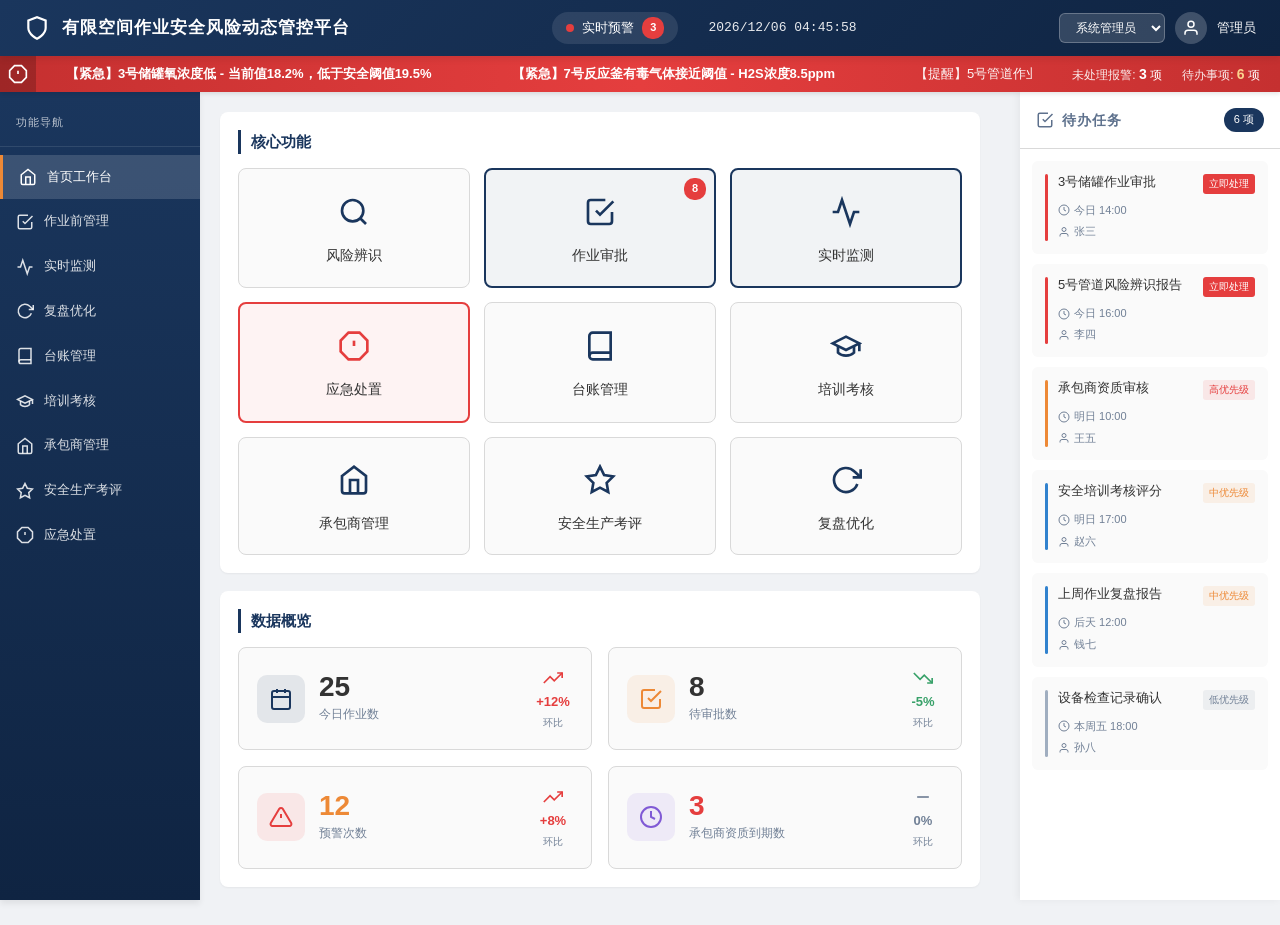
==== index.html @ 229c6583 "Add files via upload" ====
<!DOCTYPE html>
<html lang="zh-CN">

<head>
    <meta charset="UTF-8">
    <meta name="viewport" content="width=device-width, initial-scale=1.0">
    <title>有限空间作业安全风险动态管控平台</title>
    <link rel="stylesheet" href="style.css">
</head>

<body>
    <!-- 顶部状态栏 -->
    <header class="top-bar">
        <div class="top-bar-left">
            <svg class="logo-icon" viewBox="0 0 24 24" fill="none" stroke="currentColor" stroke-width="2">
                <path d="M12 22s8-4 8-10V5l-8-3-8 3v7c0 6 8 10 8 10z" />
            </svg>
            <h1 class="platform-title">有限空间作业安全风险动态管控平台</h1>
        </div>
        <div class="top-bar-center">
            <div class="realtime-alert">
                <span class="alert-pulse"></span>
                <span class="alert-text">实时预警</span>
                <span class="alert-count-badge danger">3</span>
            </div>
            <div class="current-time" id="currentTime"></div>
        </div>
        <div class="user-section">
            <div class="role-switch">
                <select id="roleSelector" class="role-select">
                    <option value="admin">系统管理员</option>
                    <option value="supervisor">安全主管</option>
                    <option value="operator">作业人员</option>
                </select>
            </div>
            <div class="user-avatar">
                <svg viewBox="0 0 24 24" fill="none" stroke="currentColor" stroke-width="2">
                    <path d="M20 21v-2a4 4 0 0 0-4-4H8a4 4 0 0 0-4 4v2" />
                    <circle cx="12" cy="7" r="4" />
                </svg>
            </div>
            <span class="user-name">管理员</span>
        </div>
    </header>

    <!-- 红色滚动预警栏 -->
    <div class="scrolling-alert-bar">
        <div class="alert-bar-icon">
            <svg viewBox="0 0 24 24" fill="none" stroke="currentColor" stroke-width="2">
                <polygon points="7.86 2 16.14 2 22 7.86 22 16.14 16.14 22 7.86 22 2 16.14 2 7.86 7.86 2" />
                <line x1="12" y1="8" x2="12" y2="12" />
                <line x1="12" y1="16" x2="12.01" y2="16" />
            </svg>
        </div>
        <div class="alert-bar-content">
            <div class="scrolling-wrapper">
                <div class="scrolling-text" id="scrollingAlert">
                    <span class="alert-item danger">【紧急】3号储罐氧浓度低 - 当前值18.2%，低于安全阈值19.5%</span>
                    <span class="alert-item danger">【紧急】7号反应釜有毒气体接近阈值 - H2S浓度8.5ppm</span>
                    <span class="alert-item warning">【提醒】5号管道作业超2小时，请确认作业进度</span>
                    <span class="alert-item warning">【提醒】承包商A资质3天后到期，请及时更新</span>
                    <span class="alert-item info">【待办】8个作业审批待处理</span>
                </div>
            </div>
        </div>
        <div class="alert-bar-stats">
            <span class="stat-item"><strong>未处理报警:</strong> <em class="danger">3</em> 项</span>
            <span class="stat-item"><strong>待办事项:</strong> <em class="warning">6</em> 项</span>
        </div>
    </div>

    <div class="container">
        <!-- 左侧导航栏 -->
        <nav class="sidebar">
            <div class="sidebar-header">
                <span class="sidebar-title">功能导航</span>
            </div>
            <ul class="nav-menu">
                <li class="nav-item active" data-page="dashboard">
                    <a href="index.html">
                        <svg class="nav-icon" viewBox="0 0 24 24" fill="none" stroke="currentColor" stroke-width="2">
                            <path d="M3 9l9-7 9 7v11a2 2 0 0 1-2 2H5a2 2 0 0 1-2-2z" />
                            <polyline points="9 22 9 12 15 12 15 22" />
                        </svg>
                        <span class="text">首页工作台</span>
                    </a>
                </li>
                <li class="nav-item" data-page="pre-work">
                    <a href="pages/pre-work.html">
                        <svg class="nav-icon" viewBox="0 0 24 24" fill="none" stroke="currentColor" stroke-width="2">
                            <path d="M9 11l3 3L22 4" />
                            <path d="M21 12v7a2 2 0 0 1-2 2H5a2 2 0 0 1-2-2V5a2 2 0 0 1 2-2h11" />
                        </svg>
                        <span class="text">作业前管理</span>
                    </a>
                </li>
                <li class="nav-item" data-page="monitoring">
                    <a href="pages/monitoring.html">
                        <svg class="nav-icon" viewBox="0 0 24 24" fill="none" stroke="currentColor" stroke-width="2">
                            <path d="M22 12h-4l-3 9L9 3l-3 9H2" />
                        </svg>
                        <span class="text">实时监测</span>
                    </a>
                </li>
                <li class="nav-item" data-page="review">
                    <a href="pages/review.html">
                        <svg class="nav-icon" viewBox="0 0 24 24" fill="none" stroke="currentColor" stroke-width="2">
                            <polyline points="23 4 23 10 17 10" />
                            <path d="M20.49 15a9 9 0 1 1-2.12-9.36L23 10" />
                        </svg>
                        <span class="text">复盘优化</span>
                    </a>
                </li>
                <li class="nav-item" data-page="ledger">
                    <a href="pages/ledger.html">
                        <svg class="nav-icon" viewBox="0 0 24 24" fill="none" stroke="currentColor" stroke-width="2">
                            <path d="M4 19.5A2.5 2.5 0 0 1 6.5 17H20" />
                            <path d="M6.5 2H20v20H6.5A2.5 2.5 0 0 1 4 19.5v-15A2.5 2.5 0 0 1 6.5 2z" />
                        </svg>
                        <span class="text">台账管理</span>
                    </a>
                </li>
                <li class="nav-item" data-page="training">
                    <a href="pages/training.html">
                        <svg class="nav-icon" viewBox="0 0 24 24" fill="none" stroke="currentColor" stroke-width="2">
                            <path d="M22 10v6M2 10l10-5 10 5-10 5z" />
                            <path d="M6 12v5c3 3 9 3 12 0v-5" />
                        </svg>
                        <span class="text">培训考核</span>
                    </a>
                </li>
                <li class="nav-item" data-page="contractor">
                    <a href="pages/contractor.html">
                        <svg class="nav-icon" viewBox="0 0 24 24" fill="none" stroke="currentColor" stroke-width="2">
                            <path d="M3 9l9-7 9 7v11a2 2 0 0 1-2 2H5a2 2 0 0 1-2-2z" />
                            <polyline points="9 22 9 12 15 12 15 22" />
                        </svg>
                        <span class="text">承包商管理</span>
                    </a>
                </li>
                <li class="nav-item" data-page="evaluation">
                    <a href="pages/evaluation.html">
                        <svg class="nav-icon" viewBox="0 0 24 24" fill="none" stroke="currentColor" stroke-width="2">
                            <polygon
                                points="12 2 15.09 8.26 22 9.27 17 14.14 18.18 21.02 12 17.77 5.82 21.02 7 14.14 2 9.27 8.91 8.26 12 2" />
                        </svg>
                        <span class="text">安全生产考评</span>
                    </a>
                </li>
                <li class="nav-item" data-page="emergency">
                    <a href="pages/emergency.html">
                        <svg class="nav-icon" viewBox="0 0 24 24" fill="none" stroke="currentColor" stroke-width="2">
                            <polygon points="7.86 2 16.14 2 22 7.86 22 16.14 16.14 22 7.86 22 2 16.14 2 7.86 7.86 2" />
                            <line x1="12" y1="8" x2="12" y2="12" />
                            <line x1="12" y1="16" x2="12.01" y2="16" />
                        </svg>
                        <span class="text">应急处置</span>
                    </a>
                </li>
            </ul>
        </nav>

        <!-- 右侧主操作区 -->
        <main class="main-content">
            <div class="dashboard">
                <!-- 九宫格核心功能区 -->
                <section class="core-functions-section">
                    <h3 class="section-title">核心功能</h3>
                    <div class="function-grid-9">
                        <a href="pages/pre-work.html#risk" class="function-card">
                            <div class="function-icon-wrapper">
                                <svg viewBox="0 0 24 24" fill="none" stroke="currentColor" stroke-width="2">
                                    <circle cx="11" cy="11" r="8" />
                                    <line x1="21" y1="21" x2="16.65" y2="16.65" />
                                </svg>
                            </div>
                            <span class="function-name">风险辨识</span>
                        </a>
                        <a href="pages/pre-work.html#approval" class="function-card highlight">
                            <div class="function-icon-wrapper">
                                <svg viewBox="0 0 24 24" fill="none" stroke="currentColor" stroke-width="2">
                                    <path d="M9 11l3 3L22 4" />
                                    <path d="M21 12v7a2 2 0 0 1-2 2H5a2 2 0 0 1-2-2V5a2 2 0 0 1 2-2h11" />
                                </svg>
                            </div>
                            <span class="function-name">作业审批</span>
                            <span class="function-badge">8</span>
                        </a>
                        <a href="pages/monitoring.html" class="function-card highlight">
                            <div class="function-icon-wrapper">
                                <svg viewBox="0 0 24 24" fill="none" stroke="currentColor" stroke-width="2">
                                    <path d="M22 12h-4l-3 9L9 3l-3 9H2" />
                                </svg>
                            </div>
                            <span class="function-name">实时监测</span>
                        </a>
                        <a href="pages/emergency.html" class="function-card highlight danger">
                            <div class="function-icon-wrapper">
                                <svg viewBox="0 0 24 24" fill="none" stroke="currentColor" stroke-width="2">
                                    <polygon
                                        points="7.86 2 16.14 2 22 7.86 22 16.14 16.14 22 7.86 22 2 16.14 2 7.86 7.86 2" />
                                    <line x1="12" y1="8" x2="12" y2="12" />
                                    <line x1="12" y1="16" x2="12.01" y2="16" />
                                </svg>
                            </div>
                            <span class="function-name">应急处置</span>
                        </a>
                        <a href="pages/ledger.html" class="function-card">
                            <div class="function-icon-wrapper">
                                <svg viewBox="0 0 24 24" fill="none" stroke="currentColor" stroke-width="2">
                                    <path d="M4 19.5A2.5 2.5 0 0 1 6.5 17H20" />
                                    <path d="M6.5 2H20v20H6.5A2.5 2.5 0 0 1 4 19.5v-15A2.5 2.5 0 0 1 6.5 2z" />
                                </svg>
                            </div>
                            <span class="function-name">台账管理</span>
                        </a>
                        <a href="pages/training.html" class="function-card">
                            <div class="function-icon-wrapper">
                                <svg viewBox="0 0 24 24" fill="none" stroke="currentColor" stroke-width="2">
                                    <path d="M22 10v6M2 10l10-5 10 5-10 5z" />
                                    <path d="M6 12v5c3 3 9 3 12 0v-5" />
                                </svg>
                            </div>
                            <span class="function-name">培训考核</span>
                        </a>
                        <a href="pages/contractor.html" class="function-card">
                            <div class="function-icon-wrapper">
                                <svg viewBox="0 0 24 24" fill="none" stroke="currentColor" stroke-width="2">
                                    <path d="M3 9l9-7 9 7v11a2 2 0 0 1-2 2H5a2 2 0 0 1-2-2z" />
                                    <polyline points="9 22 9 12 15 12 15 22" />
                                </svg>
                            </div>
                            <span class="function-name">承包商管理</span>
                        </a>
                        <a href="pages/evaluation.html" class="function-card">
                            <div class="function-icon-wrapper">
                                <svg viewBox="0 0 24 24" fill="none" stroke="currentColor" stroke-width="2">
                                    <polygon
                                        points="12 2 15.09 8.26 22 9.27 17 14.14 18.18 21.02 12 17.77 5.82 21.02 7 14.14 2 9.27 8.91 8.26 12 2" />
                                </svg>
                            </div>
                            <span class="function-name">安全生产考评</span>
                        </a>
                        <a href="pages/review.html" class="function-card">
                            <div class="function-icon-wrapper">
                                <svg viewBox="0 0 24 24" fill="none" stroke="currentColor" stroke-width="2">
                                    <polyline points="23 4 23 10 17 10" />
                                    <path d="M20.49 15a9 9 0 1 1-2.12-9.36L23 10" />
                                </svg>
                            </div>
                            <span class="function-name">复盘优化</span>
                        </a>
                    </div>
                </section>

                <!-- 数据概览区 -->
                <section class="data-overview-section">
                    <h3 class="section-title">数据概览</h3>
                    <div class="data-cards-row">
                        <div class="data-card-item" onclick="showDataDetail('today-jobs')">
                            <div class="card-left">
                                <div class="card-icon-box blue">
                                    <svg viewBox="0 0 24 24" fill="none" stroke="currentColor" stroke-width="2">
                                        <rect x="3" y="4" width="18" height="18" rx="2" ry="2" />
                                        <line x1="16" y1="2" x2="16" y2="6" />
                                        <line x1="8" y1="2" x2="8" y2="6" />
                                        <line x1="3" y1="10" x2="21" y2="10" />
                                    </svg>
                                </div>
                                <div class="card-info">
                                    <span class="card-number">25</span>
                                    <span class="card-label">今日作业数</span>
                                </div>
                            </div>
                            <div class="card-right">
                                <div class="trend-chart up">
                                    <svg viewBox="0 0 24 24" fill="none" stroke="currentColor" stroke-width="2">
                                        <polyline points="23 6 13.5 15.5 8.5 10.5 1 18" />
                                        <polyline points="17 6 23 6 23 12" />
                                    </svg>
                                </div>
                                <span class="trend-value up">+12%</span>
                                <span class="trend-label">环比</span>
                            </div>
                        </div>
                        <div class="data-card-item" onclick="showDataDetail('pending-approval')">
                            <div class="card-left">
                                <div class="card-icon-box orange">
                                    <svg viewBox="0 0 24 24" fill="none" stroke="currentColor" stroke-width="2">
                                        <path d="M9 11l3 3L22 4" />
                                        <path d="M21 12v7a2 2 0 0 1-2 2H5a2 2 0 0 1-2-2V5a2 2 0 0 1 2-2h11" />
                                    </svg>
                                </div>
                                <div class="card-info">
                                    <span class="card-number">8</span>
                                    <span class="card-label">待审批数</span>
                                </div>
                            </div>
                            <div class="card-right">
                                <div class="trend-chart down">
                                    <svg viewBox="0 0 24 24" fill="none" stroke="currentColor" stroke-width="2">
                                        <polyline points="23 18 13.5 8.5 8.5 13.5 1 6" />
                                        <polyline points="17 18 23 18 23 12" />
                                    </svg>
                                </div>
                                <span class="trend-value down">-5%</span>
                                <span class="trend-label">环比</span>
                            </div>
                        </div>
                        <div class="data-card-item" onclick="showDataDetail('alert-count')">
                            <div class="card-left">
                                <div class="card-icon-box red">
                                    <svg viewBox="0 0 24 24" fill="none" stroke="currentColor" stroke-width="2">
                                        <path
                                            d="M10.29 3.86L1.82 18a2 2 0 0 0 1.71 3h16.94a2 2 0 0 0 1.71-3L13.71 3.86a2 2 0 0 0-3.42 0z" />
                                        <line x1="12" y1="9" x2="12" y2="13" />
                                        <line x1="12" y1="17" x2="12.01" y2="17" />
                                    </svg>
                                </div>
                                <div class="card-info">
                                    <span class="card-number warning">12</span>
                                    <span class="card-label">预警次数</span>
                                </div>
                            </div>
                            <div class="card-right">
                                <div class="trend-chart up">
                                    <svg viewBox="0 0 24 24" fill="none" stroke="currentColor" stroke-width="2">
                                        <polyline points="23 6 13.5 15.5 8.5 10.5 1 18" />
                                        <polyline points="17 6 23 6 23 12" />
                                    </svg>
                                </div>
                                <span class="trend-value up">+8%</span>
                                <span class="trend-label">环比</span>
                            </div>
                        </div>
                        <div class="data-card-item" onclick="showDataDetail('contractor-expiry')">
                            <div class="card-left">
                                <div class="card-icon-box purple">
                                    <svg viewBox="0 0 24 24" fill="none" stroke="currentColor" stroke-width="2">
                                        <circle cx="12" cy="12" r="10" />
                                        <polyline points="12 6 12 12 16 14" />
                                    </svg>
                                </div>
                                <div class="card-info">
                                    <span class="card-number danger">3</span>
                                    <span class="card-label">承包商资质到期数</span>
                                </div>
                            </div>
                            <div class="card-right">
                                <div class="trend-chart neutral">
                                    <svg viewBox="0 0 24 24" fill="none" stroke="currentColor" stroke-width="2">
                                        <line x1="5" y1="12" x2="19" y2="12" />
                                    </svg>
                                </div>
                                <span class="trend-value neutral">0%</span>
                                <span class="trend-label">环比</span>
                            </div>
                        </div>
                    </div>
                </section>
            </div>
        </main>

        <!-- 右侧悬浮待办任务栏 -->
        <aside class="todo-sidebar">
            <div class="todo-sidebar-header">
                <h3 class="sidebar-title">
                    <svg viewBox="0 0 24 24" fill="none" stroke="currentColor" stroke-width="2">
                        <path d="M9 11l3 3L22 4" />
                        <path d="M21 12v7a2 2 0 0 1-2 2H5a2 2 0 0 1-2-2V5a2 2 0 0 1 2-2h11" />
                    </svg>
                    待办任务
                </h3>
                <span class="todo-count-badge">6 项</span>
            </div>
            <div class="todo-sidebar-list">
                <div class="todo-sidebar-item urgent">
                    <div class="todo-priority-bar"></div>
                    <div class="todo-item-content">
                        <div class="todo-item-header">
                            <span class="todo-item-name">3号储罐作业审批</span>
                            <span class="todo-item-priority">立即处理</span>
                        </div>
                        <div class="todo-item-meta">
                            <span class="todo-deadline">
                                <svg viewBox="0 0 24 24" fill="none" stroke="currentColor" stroke-width="2">
                                    <circle cx="12" cy="12" r="10" />
                                    <polyline points="12 6 12 12 16 14" />
                                </svg>
                                今日 14:00
                            </span>
                            <span class="todo-assignee">
                                <svg viewBox="0 0 24 24" fill="none" stroke="currentColor" stroke-width="2">
                                    <path d="M20 21v-2a4 4 0 0 0-4-4H8a4 4 0 0 0-4 4v2" />
                                    <circle cx="12" cy="7" r="4" />
                                </svg>
                                张三
                            </span>
                        </div>
                    </div>
                </div>
                <div class="todo-sidebar-item urgent">
                    <div class="todo-priority-bar"></div>
                    <div class="todo-item-content">
                        <div class="todo-item-header">
                            <span class="todo-item-name">5号管道风险辨识报告</span>
                            <span class="todo-item-priority">立即处理</span>
                        </div>
                        <div class="todo-item-meta">
                            <span class="todo-deadline">
                                <svg viewBox="0 0 24 24" fill="none" stroke="currentColor" stroke-width="2">
                                    <circle cx="12" cy="12" r="10" />
                                    <polyline points="12 6 12 12 16 14" />
                                </svg>
                                今日 16:00
                            </span>
                            <span class="todo-assignee">
                                <svg viewBox="0 0 24 24" fill="none" stroke="currentColor" stroke-width="2">
                                    <path d="M20 21v-2a4 4 0 0 0-4-4H8a4 4 0 0 0-4 4v2" />
                                    <circle cx="12" cy="7" r="4" />
                                </svg>
                                李四
                            </span>
                        </div>
                    </div>
                </div>
                <div class="todo-sidebar-item high">
                    <div class="todo-priority-bar"></div>
                    <div class="todo-item-content">
                        <div class="todo-item-header">
                            <span class="todo-item-name">承包商资质审核</span>
                            <span class="todo-item-priority high">高优先级</span>
                        </div>
                        <div class="todo-item-meta">
                            <span class="todo-deadline">
                                <svg viewBox="0 0 24 24" fill="none" stroke="currentColor" stroke-width="2">
                                    <circle cx="12" cy="12" r="10" />
                                    <polyline points="12 6 12 12 16 14" />
                                </svg>
                                明日 10:00
                            </span>
                            <span class="todo-assignee">
                                <svg viewBox="0 0 24 24" fill="none" stroke="currentColor" stroke-width="2">
                                    <path d="M20 21v-2a4 4 0 0 0-4-4H8a4 4 0 0 0-4 4v2" />
                                    <circle cx="12" cy="7" r="4" />
                                </svg>
                                王五
                            </span>
                        </div>
                    </div>
                </div>
                <div class="todo-sidebar-item medium">
                    <div class="todo-priority-bar"></div>
                    <div class="todo-item-content">
                        <div class="todo-item-header">
                            <span class="todo-item-name">安全培训考核评分</span>
                            <span class="todo-item-priority medium">中优先级</span>
                        </div>
                        <div class="todo-item-meta">
                            <span class="todo-deadline">
                                <svg viewBox="0 0 24 24" fill="none" stroke="currentColor" stroke-width="2">
                                    <circle cx="12" cy="12" r="10" />
                                    <polyline points="12 6 12 12 16 14" />
                                </svg>
                                明日 17:00
                            </span>
                            <span class="todo-assignee">
                                <svg viewBox="0 0 24 24" fill="none" stroke="currentColor" stroke-width="2">
                                    <path d="M20 21v-2a4 4 0 0 0-4-4H8a4 4 0 0 0-4 4v2" />
                                    <circle cx="12" cy="7" r="4" />
                                </svg>
                                赵六
                            </span>
                        </div>
                    </div>
                </div>
                <div class="todo-sidebar-item medium">
                    <div class="todo-priority-bar"></div>
                    <div class="todo-item-content">
                        <div class="todo-item-header">
                            <span class="todo-item-name">上周作业复盘报告</span>
                            <span class="todo-item-priority medium">中优先级</span>
                        </div>
                        <div class="todo-item-meta">
                            <span class="todo-deadline">
                                <svg viewBox="0 0 24 24" fill="none" stroke="currentColor" stroke-width="2">
                                    <circle cx="12" cy="12" r="10" />
                                    <polyline points="12 6 12 12 16 14" />
                                </svg>
                                后天 12:00
                            </span>
                            <span class="todo-assignee">
                                <svg viewBox="0 0 24 24" fill="none" stroke="currentColor" stroke-width="2">
                                    <path d="M20 21v-2a4 4 0 0 0-4-4H8a4 4 0 0 0-4 4v2" />
                                    <circle cx="12" cy="7" r="4" />
                                </svg>
                                钱七
                            </span>
                        </div>
                    </div>
                </div>
                <div class="todo-sidebar-item low">
                    <div class="todo-priority-bar"></div>
                    <div class="todo-item-content">
                        <div class="todo-item-header">
                            <span class="todo-item-name">设备检查记录确认</span>
                            <span class="todo-item-priority low">低优先级</span>
                        </div>
                        <div class="todo-item-meta">
                            <span class="todo-deadline">
                                <svg viewBox="0 0 24 24" fill="none" stroke="currentColor" stroke-width="2">
                                    <circle cx="12" cy="12" r="10" />
                                    <polyline points="12 6 12 12 16 14" />
                                </svg>
                                本周五 18:00
                            </span>
                            <span class="todo-assignee">
                                <svg viewBox="0 0 24 24" fill="none" stroke="currentColor" stroke-width="2">
                                    <path d="M20 21v-2a4 4 0 0 0-4-4H8a4 4 0 0 0-4 4v2" />
                                    <circle cx="12" cy="7" r="4" />
                                </svg>
                                孙八
                            </span>
                        </div>
                    </div>
                </div>
            </div>
        </aside>
    </div>

    <!-- 移动端底部导航栏 -->
    <nav class="mobile-nav">
        <a href="index.html" class="nav-link active">
            <svg class="nav-icon" viewBox="0 0 24 24" fill="none" stroke="currentColor" stroke-width="2">
                <path d="M3 9l9-7 9 7v11a2 2 0 0 1-2 2H5a2 2 0 0 1-2-2z" />
                <polyline points="9 22 9 12 15 12 15 22" />
            </svg>
            <span class="text">首页</span>
        </a>
        <a href="pages/monitoring.html" class="nav-link">
            <svg class="nav-icon" viewBox="0 0 24 24" fill="none" stroke="currentColor" stroke-width="2">
                <path d="M22 12h-4l-3 9L9 3l-3 9H2" />
            </svg>
            <span class="text">监测</span>
        </a>
        <a href="pages/emergency.html" class="nav-link">
            <svg class="nav-icon" viewBox="0 0 24 24" fill="none" stroke="currentColor" stroke-width="2">
                <polygon points="7.86 2 16.14 2 22 7.86 22 16.14 16.14 22 7.86 22 2 16.14 2 7.86 7.86 2" />
                <line x1="12" y1="8" x2="12" y2="12" />
                <line x1="12" y1="16" x2="12.01" y2="16" />
            </svg>
            <span class="text">应急</span>
        </a>
        <a href="pages/pre-work.html" class="nav-link">
            <svg class="nav-icon" viewBox="0 0 24 24" fill="none" stroke="currentColor" stroke-width="2">
                <path d="M9 11l3 3L22 4" />
                <path d="M21 12v7a2 2 0 0 1-2 2H5a2 2 0 0 1-2-2V5a2 2 0 0 1 2-2h11" />
            </svg>
            <span class="text">作业</span>
        </a>
    </nav>

    <!-- 数据详情弹窗 -->
    <div class="modal-overlay" id="dataModal">
        <div class="modal-container">
            <div class="modal-header">
                <h3 class="modal-title" id="dataModalTitle">数据详情</h3>
                <button class="modal-close" onclick="closeDataModal()">&times;</button>
            </div>
            <div class="modal-body" id="dataModalBody">
            </div>
        </div>
    </div>

    <script src="script.js"></script>
</body>

</html>
---- style.css ----
/* 全局样式 */
* {
    margin: 0;
    padding: 0;
    box-sizing: border-box;
}

body {
    font-family: 'Microsoft YaHei', Arial, sans-serif;
    background-color: #f0f2f5;
    color: #333;
    line-height: 1.6;
}

/* 颜色变量 */
:root {
    --primary-color: #1a365d;
    --primary-light: #2b6cb0;
    --primary-dark: #0f2442;
    --danger-color: #e53e3e;
    --danger-light: #fc8181;
    --warning-color: #ed8936;
    --warning-light: #fbd38d;
    --success-color: #38a169;
    --success-light: #9ae6b4;
    --light-color: #f0f2f5;
    --dark-color: #2d3748;
    --border-color: #d9d9d9;
    --text-color: #333;
    --text-light: #718096;
    --text-lighter: #a0aec0;
    --info-color: #3182ce;
    --purple-color: #805ad5;
    --white: #ffffff;
    --shadow-sm: 0 1px 2px rgba(0, 0, 0, 0.05);
    --shadow-md: 0 4px 6px rgba(0, 0, 0, 0.07);
    --shadow-lg: 0 10px 15px rgba(0, 0, 0, 0.1);
}

/* 顶部状态栏 */
.top-bar {
    background: linear-gradient(135deg, var(--primary-color) 0%, var(--primary-dark) 100%);
    color: white;
    padding: 0 24px;
    height: 56px;
    display: flex;
    justify-content: space-between;
    align-items: center;
    position: fixed;
    top: 0;
    left: 0;
    right: 0;
    z-index: 1000;
    box-shadow: var(--shadow-md);
}

.top-bar-left {
    display: flex;
    align-items: center;
    gap: 12px;
}

.logo-icon {
    width: 26px;
    height: 26px;
    stroke: white;
}

.platform-title {
    font-size: 17px;
    font-weight: bold;
    letter-spacing: 1px;
}

.top-bar-center {
    display: flex;
    align-items: center;
    gap: 30px;
}

.realtime-alert {
    display: flex;
    align-items: center;
    gap: 8px;
    padding: 5px 14px;
    background-color: rgba(255, 255, 255, 0.1);
    border-radius: 20px;
}

.alert-pulse {
    width: 8px;
    height: 8px;
    border-radius: 50%;
    background-color: var(--danger-color);
    animation: pulse 1.5s infinite;
}

@keyframes pulse {

    0%,
    100% {
        box-shadow: 0 0 0 0 rgba(229, 62, 62, 0.7);
    }

    50% {
        box-shadow: 0 0 0 10px rgba(229, 62, 62, 0);
    }
}

.alert-text {
    font-size: 13px;
}

.alert-count-badge {
    padding: 2px 8px;
    border-radius: 10px;
    font-size: 11px;
    font-weight: bold;
}

.alert-count-badge.danger {
    background-color: var(--danger-color);
}

.current-time {
    font-size: 13px;
    opacity: 0.9;
    font-family: 'Consolas', monospace;
}

.user-section {
    display: flex;
    align-items: center;
    gap: 10px;
}

.role-select {
    background-color: rgba(255, 255, 255, 0.15);
    color: white;
    border: 1px solid rgba(255, 255, 255, 0.25);
    padding: 6px 12px;
    border-radius: 6px;
    font-size: 12px;
    cursor: pointer;
    outline: none;
}

.role-select:hover {
    background-color: rgba(255, 255, 255, 0.25);
}

.role-select option {
    background-color: var(--primary-color);
    color: white;
}

.user-avatar {
    width: 32px;
    height: 32px;
    background-color: rgba(255, 255, 255, 0.2);
    border-radius: 50%;
    display: flex;
    align-items: center;
    justify-content: center;
}

.user-avatar svg {
    width: 18px;
    height: 18px;
    stroke: white;
}

.user-name {
    font-weight: 500;
    font-size: 13px;
}

/* 红色滚动预警栏 */
.scrolling-alert-bar {
    position: fixed;
    top: 56px;
    left: 0;
    right: 0;
    height: 36px;
    background: linear-gradient(90deg, #c53030 0%, #e53e3e 50%, #c53030 100%);
    display: flex;
    align-items: center;
    z-index: 999;
    box-shadow: 0 2px 4px rgba(0, 0, 0, 0.1);
}

.alert-bar-icon {
    width: 36px;
    height: 36px;
    background-color: rgba(0, 0, 0, 0.2);
    display: flex;
    align-items: center;
    justify-content: center;
    flex-shrink: 0;
}

.alert-bar-icon svg {
    width: 20px;
    height: 20px;
    stroke: white;
    animation: alertBlink 1s infinite;
}

@keyframes alertBlink {

    0%,
    100% {
        opacity: 1;
    }

    50% {
        opacity: 0.5;
    }
}

.alert-bar-content {
    flex: 1;
    overflow: hidden;
    padding: 0 20px;
}

.scrolling-wrapper {
    overflow: hidden;
    width: 100%;
}

.scrolling-text {
    display: flex;
    gap: 60px;
    animation: scrollText 30s linear infinite;
    white-space: nowrap;
}

@keyframes scrollText {
    0% {
        transform: translateX(0);
    }

    100% {
        transform: translateX(-50%);
    }
}

.scrolling-text .alert-item {
    color: white;
    font-size: 13px;
    padding: 0 10px;
    white-space: nowrap;
}

.scrolling-text .alert-item.danger {
    font-weight: bold;
}

.scrolling-text .alert-item.warning {
    opacity: 0.95;
}

.scrolling-text .alert-item.info {
    opacity: 0.9;
}

.alert-bar-stats {
    display: flex;
    gap: 20px;
    padding: 0 20px;
    flex-shrink: 0;
}

.alert-bar-stats .stat-item {
    color: white;
    font-size: 12px;
}

.alert-bar-stats .stat-item strong {
    font-weight: normal;
    opacity: 0.9;
}

.alert-bar-stats .stat-item em {
    font-style: normal;
    font-weight: bold;
    font-size: 14px;
}

.alert-bar-stats .stat-item em.danger {
    color: #fff;
}

.alert-bar-stats .stat-item em.warning {
    color: #fbd38d;
}

/* 容器布局 */
.container {
    display: flex;
    margin-top: 92px;
    min-height: calc(100vh - 92px);
}

/* 左侧导航栏 */
.sidebar {
    width: 200px;
    background: linear-gradient(180deg, var(--primary-color) 0%, var(--primary-dark) 100%);
    color: white;
    position: fixed;
    left: 0;
    top: 92px;
    bottom: 0;
    overflow-y: auto;
    transition: all 0.3s ease;
    box-shadow: var(--shadow-md);
}

.sidebar-header {
    padding: 16px 16px 12px;
    border-bottom: 1px solid rgba(255, 255, 255, 0.1);
}

.sidebar-title {
    font-size: 11px;
    text-transform: uppercase;
    letter-spacing: 1px;
    opacity: 0.7;
}

.nav-menu {
    list-style: none;
    padding: 8px 0;
}

.nav-item a {
    display: flex;
    align-items: center;
    padding: 12px 16px;
    color: rgba(255, 255, 255, 0.85);
    text-decoration: none;
    transition: all 0.3s ease;
    gap: 10px;
}

.nav-item a:hover {
    background-color: rgba(255, 255, 255, 0.1);
    color: white;
}

.nav-item.active a {
    background-color: rgba(255, 255, 255, 0.15);
    font-weight: 500;
    color: white;
    border-left: 3px solid var(--warning-color);
}

.nav-icon {
    width: 18px;
    height: 18px;
    stroke: currentColor;
    flex-shrink: 0;
}

.nav-item .text {
    font-size: 13px;
}

/* 右侧主操作区 */
.main-content {
    flex: 1;
    margin-left: 200px;
    margin-right: 280px;
    padding: 20px;
    transition: all 0.3s ease;
    background-color: var(--light-color);
}

/* 仪表盘样式 */
.dashboard {
    max-width: 1200px;
    margin: 0 auto;
}

/* 区域标题 */
.section-title {
    font-size: 15px;
    font-weight: bold;
    margin-bottom: 14px;
    color: var(--primary-color);
    border-left: 3px solid var(--primary-color);
    padding-left: 10px;
}

/* 九宫格核心功能区 */
.core-functions-section {
    background-color: white;
    border-radius: 8px;
    padding: 18px;
    margin-bottom: 18px;
    box-shadow: var(--shadow-sm);
}

.function-grid-9 {
    display: grid;
    grid-template-columns: repeat(3, 1fr);
    gap: 14px;
}

.function-card {
    display: flex;
    flex-direction: column;
    align-items: center;
    justify-content: center;
    padding: 20px 16px;
    background-color: #fafafa;
    border-radius: 8px;
    border: 1px solid var(--border-color);
    text-decoration: none;
    color: var(--text-color);
    transition: all 0.3s ease;
    position: relative;
}

.function-card:hover {
    background-color: var(--primary-color);
    color: white;
    border-color: var(--primary-color);
    transform: translateY(-2px);
    box-shadow: var(--shadow-md);
}

.function-card:hover .function-icon-wrapper svg {
    stroke: white;
}

.function-card.highlight {
    background-color: rgba(26, 54, 93, 0.06);
    border: 2px solid var(--primary-color);
}

.function-card.highlight.danger {
    background-color: rgba(229, 62, 62, 0.06);
    border: 2px solid var(--danger-color);
}

.function-card.highlight.danger:hover {
    background-color: var(--danger-color);
}

.function-icon-wrapper {
    width: 44px;
    height: 44px;
    display: flex;
    align-items: center;
    justify-content: center;
    margin-bottom: 10px;
}

.function-icon-wrapper svg {
    width: 32px;
    height: 32px;
    stroke: var(--primary-color);
    transition: all 0.3s ease;
}

.function-card.highlight.danger .function-icon-wrapper svg {
    stroke: var(--danger-color);
}

.function-card:hover .function-icon-wrapper svg {
    stroke: white;
}

.function-name {
    font-size: 14px;
    font-weight: 500;
}

.function-badge {
    position: absolute;
    top: 8px;
    right: 8px;
    background-color: var(--danger-color);
    color: white;
    font-size: 11px;
    font-weight: bold;
    padding: 2px 8px;
    border-radius: 10px;
}

/* 数据概览区 */
.data-overview-section {
    background-color: white;
    border-radius: 8px;
    padding: 18px;
    margin-bottom: 18px;
    box-shadow: var(--shadow-sm);
}

.data-cards-row {
    display: grid;
    grid-template-columns: repeat(4, 1fr);
    gap: 16px;
}

.data-card-item {
    display: flex;
    justify-content: space-between;
    align-items: center;
    padding: 18px;
    background-color: #fafafa;
    border-radius: 8px;
    border: 1px solid var(--border-color);
    cursor: pointer;
    transition: all 0.3s ease;
}

.data-card-item:hover {
    border-color: var(--primary-color);
    box-shadow: var(--shadow-sm);
    transform: translateY(-2px);
}

.card-left {
    display: flex;
    align-items: center;
    gap: 14px;
}

.card-icon-box {
    width: 48px;
    height: 48px;
    border-radius: 10px;
    display: flex;
    align-items: center;
    justify-content: center;
}

.card-icon-box.blue {
    background-color: rgba(26, 54, 93, 0.1);
}

.card-icon-box.blue svg {
    stroke: var(--primary-color);
}

.card-icon-box.orange {
    background-color: rgba(237, 137, 54, 0.1);
}

.card-icon-box.orange svg {
    stroke: var(--warning-color);
}

.card-icon-box.red {
    background-color: rgba(229, 62, 62, 0.1);
}

.card-icon-box.red svg {
    stroke: var(--danger-color);
}

.card-icon-box.purple {
    background-color: rgba(128, 90, 213, 0.1);
}

.card-icon-box.purple svg {
    stroke: var(--purple-color);
}

.card-icon-box svg {
    width: 24px;
    height: 24px;
}

.card-info {
    display: flex;
    flex-direction: column;
}

.card-number {
    font-size: 28px;
    font-weight: bold;
    line-height: 1;
    color: var(--text-color);
}

.card-number.warning {
    color: var(--warning-color);
}

.card-number.danger {
    color: var(--danger-color);
}

.card-label {
    font-size: 12px;
    color: var(--text-light);
    margin-top: 4px;
}

.card-right {
    display: flex;
    flex-direction: column;
    align-items: center;
    gap: 2px;
}

.trend-chart {
    width: 40px;
    height: 24px;
    display: flex;
    align-items: center;
    justify-content: center;
}

.trend-chart svg {
    width: 40px;
    height: 20px;
}

.trend-chart.up svg {
    stroke: var(--danger-color);
}

.trend-chart.down svg {
    stroke: var(--success-color);
}

.trend-chart.neutral svg {
    stroke: var(--text-light);
}

.trend-value {
    font-size: 13px;
    font-weight: bold;
}

.trend-value.up {
    color: var(--danger-color);
}

.trend-value.down {
    color: var(--success-color);
}

.trend-value.neutral {
    color: var(--text-light);
}

.trend-label {
    font-size: 10px;
    color: var(--text-light);
}

/* 右侧悬浮待办任务栏 */
.todo-sidebar {
    width: 260px;
    background-color: white;
    position: fixed;
    right: 0;
    top: 92px;
    bottom: 0;
    box-shadow: -2px 0 8px rgba(0, 0, 0, 0.05);
    display: flex;
    flex-direction: column;
    z-index: 100;
}

.todo-sidebar-header {
    padding: 16px;
    border-bottom: 1px solid var(--border-color);
    display: flex;
    justify-content: space-between;
    align-items: center;
    flex-shrink: 0;
}

.todo-sidebar-header .sidebar-title {
    display: flex;
    align-items: center;
    gap: 8px;
    font-size: 14px;
    font-weight: bold;
    color: var(--primary-color);
    border: none;
    padding: 0;
    margin: 0;
}

.todo-sidebar-header .sidebar-title svg {
    width: 18px;
    height: 18px;
    stroke: var(--primary-color);
}

.todo-count-badge {
    background-color: var(--primary-color);
    color: white;
    font-size: 11px;
    padding: 3px 10px;
    border-radius: 12px;
}

.todo-sidebar-list {
    flex: 1;
    overflow-y: auto;
    padding: 12px;
}

.todo-sidebar-item {
    display: flex;
    gap: 10px;
    padding: 12px;
    background-color: #fafafa;
    border-radius: 6px;
    margin-bottom: 10px;
    cursor: pointer;
    transition: all 0.3s ease;
    border: 1px solid transparent;
}

.todo-sidebar-item:hover {
    border-color: var(--primary-color);
    box-shadow: var(--shadow-sm);
}

.todo-priority-bar {
    width: 3px;
    border-radius: 2px;
    flex-shrink: 0;
}

.todo-sidebar-item.urgent .todo-priority-bar {
    background-color: var(--danger-color);
}

.todo-sidebar-item.high .todo-priority-bar {
    background-color: var(--warning-color);
}

.todo-sidebar-item.medium .todo-priority-bar {
    background-color: var(--info-color);
}

.todo-sidebar-item.low .todo-priority-bar {
    background-color: var(--text-lighter);
}

.todo-item-content {
    flex: 1;
    min-width: 0;
}

.todo-item-header {
    display: flex;
    justify-content: space-between;
    align-items: flex-start;
    gap: 8px;
    margin-bottom: 8px;
}

.todo-item-name {
    font-size: 13px;
    font-weight: 500;
    color: var(--text-color);
    line-height: 1.3;
}

.todo-item-priority {
    font-size: 10px;
    padding: 2px 6px;
    border-radius: 3px;
    white-space: nowrap;
    flex-shrink: 0;
    background-color: var(--danger-color);
    color: white;
}

.todo-item-priority.high {
    background-color: rgba(229, 62, 62, 0.1);
    color: var(--danger-color);
}

.todo-item-priority.medium {
    background-color: rgba(237, 137, 54, 0.1);
    color: var(--warning-color);
}

.todo-item-priority.low {
    background-color: rgba(113, 128, 150, 0.1);
    color: var(--text-light);
}

.todo-item-meta {
    display: flex;
    flex-direction: column;
    gap: 4px;
}

.todo-deadline,
.todo-assignee {
    display: flex;
    align-items: center;
    gap: 4px;
    font-size: 11px;
    color: var(--text-light);
}

.todo-deadline svg,
.todo-assignee svg {
    width: 12px;
    height: 12px;
    stroke: var(--text-light);
}

/* 弹窗样式 */
.modal-overlay {
    display: none;
    position: fixed;
    top: 0;
    left: 0;
    right: 0;
    bottom: 0;
    background-color: rgba(0, 0, 0, 0.5);
    z-index: 2000;
    align-items: center;
    justify-content: center;
}

.modal-container {
    background-color: white;
    border-radius: 8px;
    width: 90%;
    max-width: 600px;
    max-height: 80vh;
    display: flex;
    flex-direction: column;
    box-shadow: 0 10px 30px rgba(0, 0, 0, 0.2);
}

.modal-header {
    padding: 16px 20px;
    border-bottom: 1px solid var(--border-color);
    display: flex;
    justify-content: space-between;
    align-items: center;
    flex-shrink: 0;
}

.modal-title {
    font-size: 16px;
    font-weight: bold;
    color: var(--primary-color);
}

.modal-close {
    background: none;
    border: none;
    font-size: 22px;
    cursor: pointer;
    color: var(--text-light);
    width: 28px;
    height: 28px;
    display: flex;
    align-items: center;
    justify-content: center;
    border-radius: 4px;
    transition: all 0.3s ease;
}

.modal-close:hover {
    background-color: #f5f5f5;
    color: var(--text-color);
}

.modal-body {
    padding: 20px;
    overflow-y: auto;
    flex: 1;
}

/* 移动端底部导航栏 */
.mobile-nav {
    display: none;
    position: fixed;
    bottom: 0;
    left: 0;
    right: 0;
    background-color: var(--primary-color);
    color: white;
    padding: 8px 0;
    box-shadow: 0 -2px 10px rgba(0, 0, 0, 0.1);
    z-index: 1000;
    justify-content: space-around;
}

.mobile-nav .nav-link {
    display: flex;
    flex-direction: column;
    align-items: center;
    color: rgba(255, 255, 255, 0.7);
    text-decoration: none;
    font-size: 11px;
    gap: 3px;
}

.mobile-nav .nav-link .nav-icon {
    width: 20px;
    height: 20px;
}

.mobile-nav .nav-link.active {
    color: var(--warning-color);
}

/* 响应式设计 */
@media (max-width: 1400px) {
    .data-cards-row {
        grid-template-columns: repeat(2, 1fr);
    }
}

@media (max-width: 1200px) {
    .todo-sidebar {
        display: none;
    }

    .main-content {
        margin-right: 0;
    }
}

@media (max-width: 992px) {
    .sidebar {
        display: none;
    }

    .main-content {
        margin-left: 0;
    }

    .function-grid-9 {
        grid-template-columns: repeat(3, 1fr);
    }
}

@media (max-width: 768px) {
    .mobile-nav {
        display: flex;
    }

    .main-content {
        padding: 14px;
        padding-bottom: 70px;
    }

    .scrolling-alert-bar {
        display: none;
    }

    .container {
        margin-top: 56px;
    }

    .function-grid-9 {
        grid-template-columns: repeat(3, 1fr);
        gap: 10px;
    }

    .function-card {
        padding: 14px 10px;
    }

    .function-icon-wrapper {
        width: 36px;
        height: 36px;
    }

    .function-icon-wrapper svg {
        width: 26px;
        height: 26px;
    }

    .function-name {
        font-size: 12px;
    }

    .data-cards-row {
        grid-template-columns: 1fr;
    }

    .platform-title {
        font-size: 14px;
    }

    .top-bar-center {
        display: none;
    }
}

/* 表格样式 */
.data-table {
    width: 100%;
    border-collapse: collapse;
}

.data-table th,
.data-table td {
    padding: 10px 12px;
    text-align: left;
    border-bottom: 1px solid var(--border-color);
    font-size: 13px;
}

.data-table th {
    background-color: #fafafa;
    font-weight: 500;
    color: var(--text-color);
}

.data-table tr:hover {
    background-color: #fafafa;
}

/* 状态标签 */
.status-tag {
    display: inline-block;
    padding: 3px 10px;
    border-radius: 4px;
    font-size: 11px;
    font-weight: 500;
}

.status-tag.success {
    background-color: rgba(56, 161, 105, 0.1);
    color: var(--success-color);
}

.status-tag.warning {
    background-color: rgba(237, 137, 54, 0.1);
    color: var(--warning-color);
}

.status-tag.danger {
    background-color: rgba(229, 62, 62, 0.1);
    color: var(--danger-color);
}

.status-tag.info {
    background-color: rgba(49, 130, 206, 0.1);
    color: var(--info-color);
}

/* 按钮样式 */
.btn {
    padding: 8px 16px;
    border: none;
    border-radius: 6px;
    font-size: 13px;
    font-weight: 500;
    cursor: pointer;
    transition: all 0.3s ease;
    font-family: 'Microsoft YaHei', Arial, sans-serif;
    display: inline-flex;
    align-items: center;
    gap: 6px;
}

.btn.primary {
    background-color: var(--primary-color);
    color: white;
}

.btn.primary:hover {
    background-color: var(--primary-light);
}

.btn.secondary {
    background-color: #e8e8e8;
    color: var(--text-color);
}

.btn.secondary:hover {
    background-color: #d9d9d9;
}

.btn.danger {
    background-color: var(--danger-color);
    color: white;
}

.btn.danger:hover {
    background-color: #c53030;
}

.btn.success {
    background-color: var(--success-color);
    color: white;
}

.btn.success:hover {
    background-color: #2f855a;
}

.btn.warning {
    background-color: var(--warning-color);
    color: white;
}

.btn.warning:hover {
    background-color: #dd6b20;
}

/* 输入框样式 */
.form-input {
    width: 100%;
    padding: 10px 14px;
    border: 1px solid var(--border-color);
    border-radius: 6px;
    font-size: 13px;
    font-family: 'Microsoft YaHei', Arial, sans-serif;
    transition: all 0.3s ease;
}

.form-input:focus {
    outline: none;
    border-color: var(--primary-color);
    box-shadow: 0 0 0 3px rgba(26, 54, 93, 0.1);
}

.form-select {
    width: 100%;
    padding: 10px 14px;
    border: 1px solid var(--border-color);
    border-radius: 6px;
    font-size: 13px;
    font-family: 'Microsoft YaHei', Arial, sans-serif;
    background-color: white;
    cursor: pointer;
}

.form-textarea {
    width: 100%;
    padding: 10px 14px;
    border: 1px solid var(--border-color);
    border-radius: 6px;
    font-size: 13px;
    font-family: 'Microsoft YaHei', Arial, sans-serif;
    resize: vertical;
    min-height: 80px;
}

.form-textarea:focus {
    outline: none;
    border-color: var(--primary-color);
    box-shadow: 0 0 0 3px rgba(26, 54, 93, 0.1);
}

/* 页面通用样式 */
.page-header {
    display: flex;
    justify-content: space-between;
    align-items: center;
    margin-bottom: 20px;
}

.page-title {
    font-size: 18px;
    font-weight: bold;
    color: var(--primary-color);
}

.page-actions {
    display: flex;
    gap: 10px;
}

/* 卡片容器 */
.card {
    background-color: white;
    border-radius: 8px;
    padding: 20px;
    box-shadow: var(--shadow-sm);
    margin-bottom: 20px;
}

.card-header {
    display: flex;
    justify-content: space-between;
    align-items: center;
    margin-bottom: 16px;
    padding-bottom: 12px;
    border-bottom: 1px solid var(--border-color);
}

.card-title {
    font-size: 15px;
    font-weight: bold;
    color: var(--text-color);
}

/* 标签页 */
.tabs {
    display: flex;
    border-bottom: 2px solid var(--border-color);
    margin-bottom: 20px;
}

.tab-item {
    padding: 12px 24px;
    font-size: 14px;
    color: var(--text-light);
    cursor: pointer;
    border-bottom: 2px solid transparent;
    margin-bottom: -2px;
    transition: all 0.3s ease;
}

.tab-item:hover {
    color: var(--primary-color);
}

.tab-item.active {
    color: var(--primary-color);
    border-bottom-color: var(--primary-color);
    font-weight: 500;
}

.tab-item.warning {
    color: var(--warning-color);
}

.tab-item.warning::after {
    content: '';
    display: inline-block;
    width: 6px;
    height: 6px;
    background-color: var(--warning-color);
    border-radius: 50%;
    margin-left: 6px;
}

/* 筛选栏 */
.filter-bar {
    display: flex;
    gap: 16px;
    margin-bottom: 20px;
    flex-wrap: wrap;
    align-items: flex-end;
}

.filter-item {
    display: flex;
    flex-direction: column;
    gap: 6px;
}

.filter-label {
    font-size: 12px;
    color: var(--text-light);
}

/* 分页 */
.pagination {
    display: flex;
    justify-content: center;
    align-items: center;
    gap: 8px;
    margin-top: 20px;
}

.pagination-btn {
    padding: 6px 12px;
    border: 1px solid var(--border-color);
    background-color: white;
    border-radius: 4px;
    font-size: 13px;
    cursor: pointer;
    transition: all 0.3s ease;
}

.pagination-btn:hover {
    border-color: var(--primary-color);
    color: var(--primary-color);
}

.pagination-btn.active {
    background-color: var(--primary-color);
    color: white;
    border-color: var(--primary-color);
}

.pagination-btn:disabled {
    opacity: 0.5;
    cursor: not-allowed;
}

/* 弹窗增强样式 */
.modal-container.large {
    max-width: 800px;
}

.modal-container.xlarge {
    max-width: 1000px;
}

.modal-footer {
    padding: 16px 20px;
    border-top: 1px solid var(--border-color);
    display: flex;
    justify-content: flex-end;
    gap: 12px;
    flex-shrink: 0;
}

.modal-form {
    display: flex;
    flex-direction: column;
    gap: 16px;
}

.modal-form-row {
    display: grid;
    grid-template-columns: repeat(2, 1fr);
    gap: 16px;
}

.modal-form-row.cols-3 {
    grid-template-columns: repeat(3, 1fr);
}

.modal-form-group {
    display: flex;
    flex-direction: column;
    gap: 6px;
}

.modal-form-group.full {
    grid-column: 1 / -1;
}

.modal-form-label {
    font-size: 13px;
    font-weight: 500;
    color: var(--text-color);
}

.modal-form-label .required {
    color: var(--danger-color);
    margin-left: 2px;
}

.modal-form-hint {
    font-size: 11px;
    color: var(--text-light);
}

.modal-table {
    width: 100%;
    border-collapse: collapse;
    margin-top: 10px;
}

.modal-table th,
.modal-table td {
    padding: 10px 12px;
    text-align: left;
    border-bottom: 1px solid var(--border-color);
    font-size: 13px;
}

.modal-table th {
    background-color: #fafafa;
    font-weight: 500;
}

.modal-table input[type="text"],
.modal-table input[type="number"],
.modal-table select {
    width: 100%;
    padding: 6px 10px;
    border: 1px solid var(--border-color);
    border-radius: 4px;
    font-size: 12px;
}

.modal-table input[type="checkbox"] {
    width: 16px;
    height: 16px;
    cursor: pointer;
}

.modal-detail-row {
    display: flex;
    padding: 10px 0;
    border-bottom: 1px solid var(--border-color);
}

.modal-detail-label {
    width: 100px;
    font-size: 13px;
    color: var(--text-light);
    flex-shrink: 0;
}

.modal-detail-value {
    font-size: 13px;
    color: var(--text-color);
    flex: 1;
}

.modal-tabs {
    display: flex;
    border-bottom: 1px solid var(--border-color);
    margin-bottom: 16px;
}

.modal-tab {
    padding: 10px 20px;
    font-size: 13px;
    color: var(--text-light);
    cursor: pointer;
    border-bottom: 2px solid transparent;
    margin-bottom: -1px;
    transition: all 0.3s ease;
}

.modal-tab:hover {
    color: var(--primary-color);
}

.modal-tab.active {
    color: var(--primary-color);
    border-bottom-color: var(--primary-color);
    font-weight: 500;
}

.modal-section {
    margin-bottom: 20px;
}

.modal-section-title {
    font-size: 14px;
    font-weight: bold;
    color: var(--text-color);
    margin-bottom: 12px;
    padding-bottom: 8px;
    border-bottom: 1px solid var(--border-color);
}

.modal-alert {
    padding: 12px 16px;
    border-radius: 6px;
    margin-bottom: 16px;
    display: flex;
    align-items: center;
    gap: 10px;
}

.modal-alert.info {
    background-color: rgba(49, 130, 206, 0.1);
    color: var(--info-color);
}

.modal-alert.warning {
    background-color: rgba(237, 137, 54, 0.1);
    color: var(--warning-color);
}

.modal-alert.danger {
    background-color: rgba(229, 62, 62, 0.1);
    color: var(--danger-color);
}

.modal-alert.success {
    background-color: rgba(56, 161, 105, 0.1);
    color: var(--success-color);
}

.modal-alert svg {
    width: 18px;
    height: 18px;
    flex-shrink: 0;
}

.modal-alert span {
    font-size: 13px;
}

.modal-search-bar {
    display: flex;
    gap: 10px;
    margin-bottom: 16px;
}

.modal-search-input {
    flex: 1;
    padding: 8px 14px;
    border: 1px solid var(--border-color);
    border-radius: 6px;
    font-size: 13px;
}

.modal-search-btn {
    padding: 8px 16px;
    background-color: var(--primary-color);
    color: white;
    border: none;
    border-radius: 6px;
    cursor: pointer;
    font-size: 13px;
}

.modal-search-btn:hover {
    background-color: var(--primary-light);
}

.modal-list {
    max-height: 300px;
    overflow-y: auto;
    border: 1px solid var(--border-color);
    border-radius: 6px;
}

.modal-list-item {
    display: flex;
    align-items: center;
    gap: 12px;
    padding: 12px;
    border-bottom: 1px solid var(--border-color);
    cursor: pointer;
    transition: background-color 0.3s ease;
}

.modal-list-item:last-child {
    border-bottom: none;
}

.modal-list-item:hover {
    background-color: #fafafa;
}

.modal-list-item.selected {
    background-color: rgba(26, 54, 93, 0.05);
}

.modal-list-item input[type="radio"],
.modal-list-item input[type="checkbox"] {
    width: 16px;
    height: 16px;
    cursor: pointer;
}

.modal-list-item-content {
    flex: 1;
}

.modal-list-item-title {
    font-size: 13px;
    font-weight: 500;
    color: var(--text-color);
}

.modal-list-item-desc {
    font-size: 11px;
    color: var(--text-light);
    margin-top: 2px;
}

/* 弹窗动画 */
.modal-overlay.show {
    display: flex;
    animation: fadeIn 0.2s ease;
}

@keyframes fadeIn {
    from {
        opacity: 0;
    }

    to {
        opacity: 1;
    }
}

.modal-overlay.show .modal-container {
    animation: slideIn 0.3s ease;
}

@keyframes slideIn {
    from {
        transform: translateY(-20px);
        opacity: 0;
    }

    to {
        transform: translateY(0);
        opacity: 1;
    }
}

/* 确认弹窗 */
.confirm-modal {
    text-align: center;
    padding: 30px 20px;
}

.confirm-modal-icon {
    width: 60px;
    height: 60px;
    margin: 0 auto 16px;
    border-radius: 50%;
    display: flex;
    align-items: center;
    justify-content: center;
}

.confirm-modal-icon.warning {
    background-color: rgba(237, 137, 54, 0.1);
}

.confirm-modal-icon.warning svg {
    stroke: var(--warning-color);
}

.confirm-modal-icon.danger {
    background-color: rgba(229, 62, 62, 0.1);
}

.confirm-modal-icon.danger svg {
    stroke: var(--danger-color);
}

.confirm-modal-icon svg {
    width: 32px;
    height: 32px;
}

.confirm-modal-title {
    font-size: 16px;
    font-weight: bold;
    color: var(--text-color);
    margin-bottom: 8px;
}

.confirm-modal-message {
    font-size: 13px;
    color: var(--text-light);
    margin-bottom: 20px;
}

.confirm-modal-actions {
    display: flex;
    justify-content: center;
    gap: 12px;
}
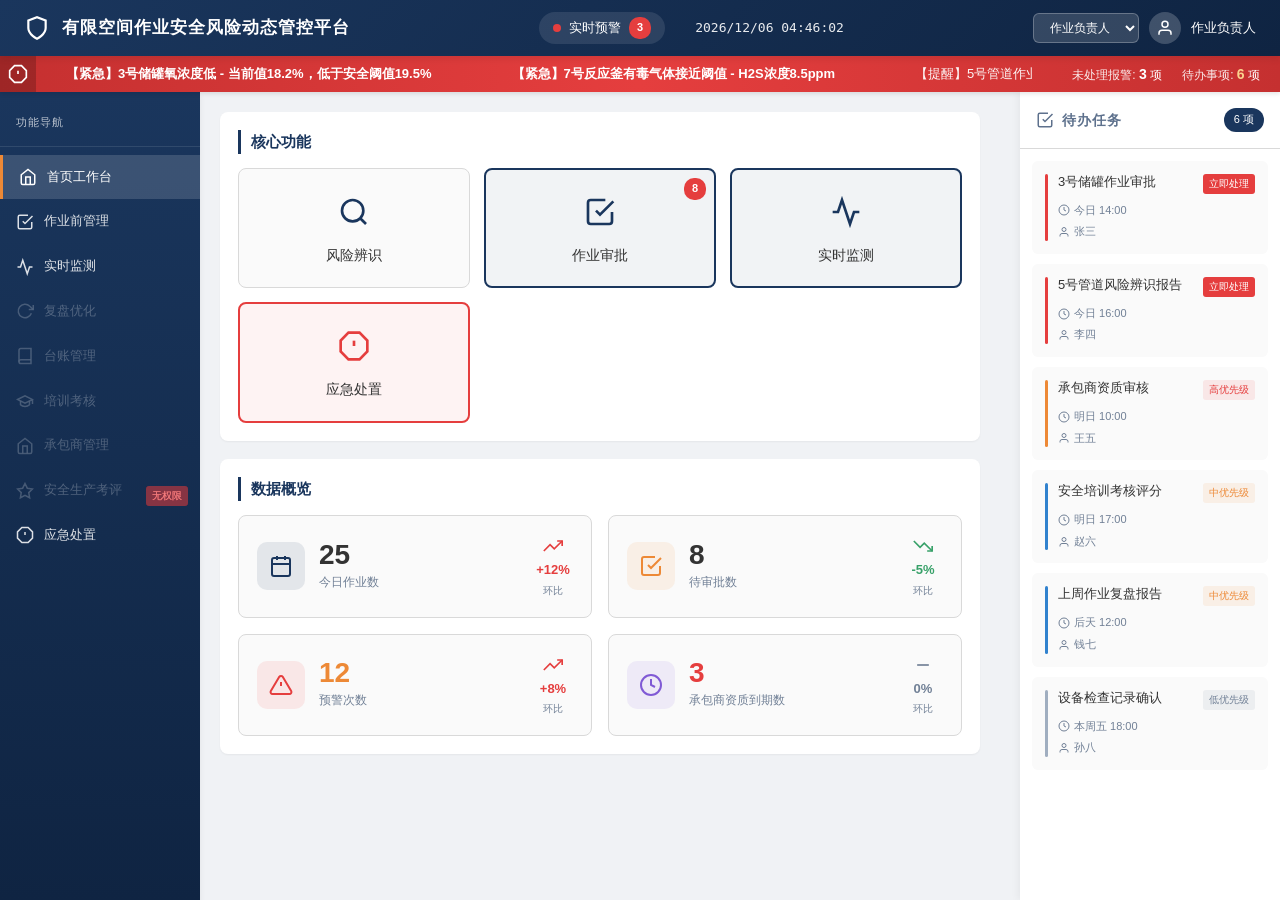
==== commit d37cdd80: "Add files via upload" ====
--- a/index.html
+++ b/index.html
@@ -28,9 +28,11 @@
         <div class="user-section">
             <div class="role-switch">
                 <select id="roleSelector" class="role-select">
-                    <option value="admin">系统管理员</option>
-                    <option value="supervisor">安全主管</option>
-                    <option value="operator">作业人员</option>
+                    <option value="operator">作业负责人</option>
+                    <option value="approver">审批人员</option>
+                    <option value="guardian">监护人员</option>
+                    <option value="manager">管理人员</option>
+                    <option value="founder">创始人</option>
                 </select>
             </div>
             <div class="user-avatar">
--- a/style.css
+++ b/style.css
@@ -367,6 +367,40 @@
     font-size: 13px;
 }
 
+.nav-item.nav-disabled {
+    opacity: 0.5;
+}
+
+.nav-item.nav-disabled a {
+    cursor: not-allowed;
+    pointer-events: none;
+}
+
+.nav-item.nav-disabled a:hover {
+    background-color: transparent;
+}
+
+.nav-item.nav-disabled .nav-icon {
+    opacity: 0.5;
+}
+
+.nav-item.nav-disabled .text {
+    color: rgba(255, 255, 255, 0.5);
+}
+
+.nav-item[data-has-permission="false"]::after {
+    content: '无权限';
+    position: absolute;
+    right: 12px;
+    top: 50%;
+    transform: translateY(-50%);
+    font-size: 10px;
+    padding: 2px 6px;
+    background-color: rgba(229, 62, 62, 0.3);
+    color: #fc8181;
+    border-radius: 3px;
+}
+
 /* 右侧主操作区 */
 .main-content {
     flex: 1;
@@ -916,6 +950,16 @@
     color: var(--warning-color);
 }
 
+.mobile-nav .nav-link.nav-link-disabled {
+    opacity: 0.4;
+    pointer-events: none;
+    cursor: not-allowed;
+}
+
+.mobile-nav .nav-link.nav-link-disabled .nav-icon {
+    opacity: 0.5;
+}
+
 /* 响应式设计 */
 @media (max-width: 1400px) {
     .data-cards-row {
